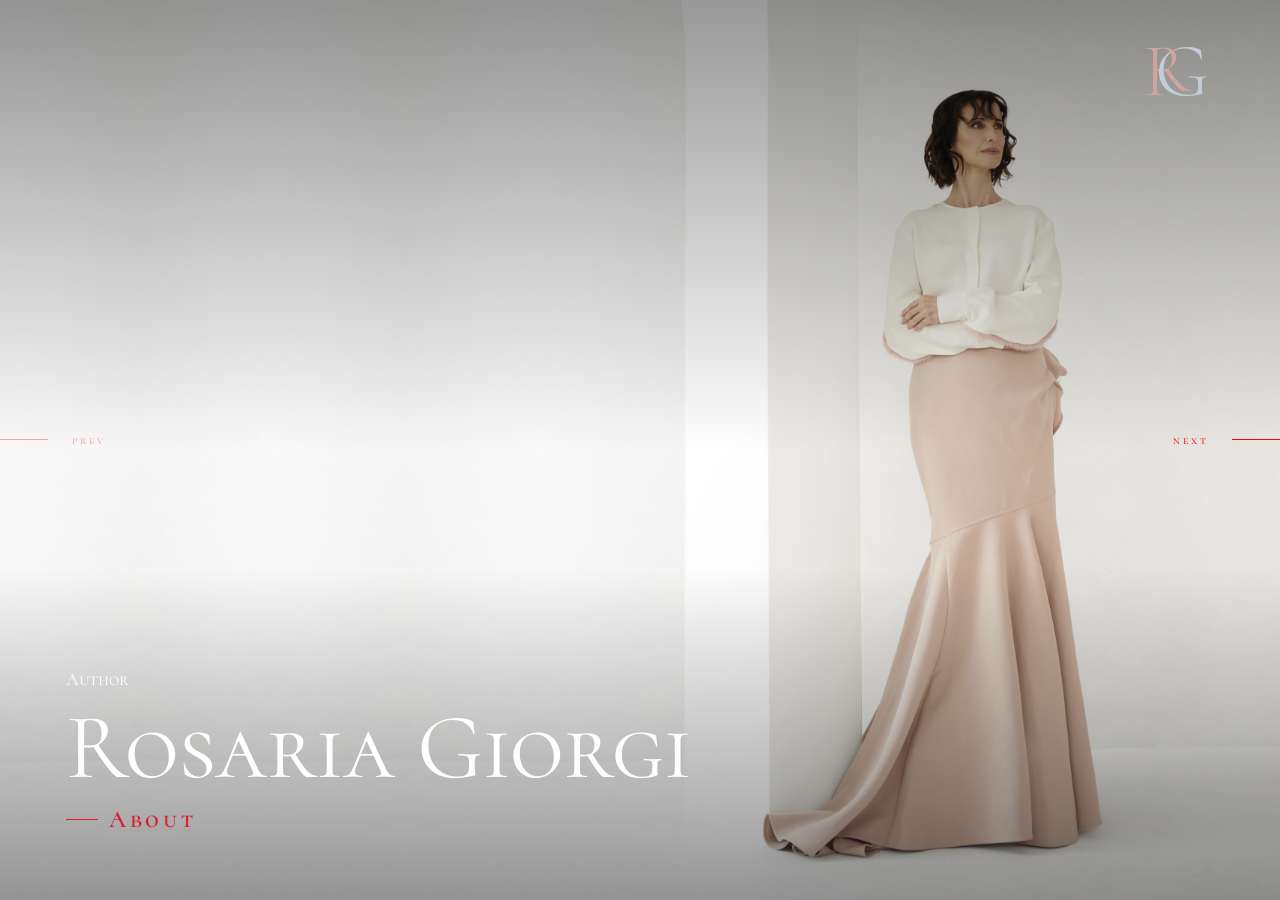
==== index.html @ ec7a1830 "out now" ====
<html>
  <head>
    <title>Rosaria Giorgi | Mystery Writer</title>
    <!-- Metadata -->
    <meta charset="utf-8" />
    <meta name="viewport" content="width=device-width, initial-scale=1" />
    <meta property="og:title" content="Rosaria Giorgi" />
    <meta property="og:description" content="Mystery Writer" />
    <meta
      property="og:image"
      content="https://www.rosariagiorgi.com/assets/images/RosariaGiorgi-sq.jpg"
    />

    <!-- Favicon -->
    <link rel="icon" href="assets/images/RG.svg" />
    <!-- CSS Plugins -->
    <link rel="stylesheet" href="assets/css/plugins.min.css" />
    <!-- Custom CSS File -->
    <link rel="stylesheet" href="assets/css/style.css" />
    <link
      href="https://fonts.googleapis.com/css?family=Cormorant SC"
      rel="stylesheet"
    />
    <link
      href="https://fonts.googleapis.com/css?family=Charm"
      rel="stylesheet"
    />
  </head>
  <body>
    <div class="ms-main-container loaded" style="opacity: 1">
      <!-- Preloader -->
      <div class="ms-preloader"></div>
      <p style="display: none">
        I studied Scandinavian Languages and Literature in university,
        graduating summa cum laude from the University of Pisa. Research took me
        to the University of Copenhagen, where I stumbled across the bold idea
        of a Denmark-Sweden bridge. This formed the foundation of my thesis
        exploring the relationship between infrastructure and regional identity
        in the Øresund region. My career trek started in marketing at IBM
        Ireland, but the Celtic Tiger transformed me into an entrepreneur. I
        founded a fashion startup and spent over a decade in Dublin, mastering
        the art of dodging raindrops. Besides fashion, I have been a founder in
        technology, travel and even chocolate startups. These ventures have
        taken me on a thrilling journey where style meets innovation and
        wanderlust fuels progress. In 2011 I swapped the Irish rain for the
        Canadian snow when I moved to Toronto, where I currently live with my
        husband and our feline overlord, Puccino, aka The King of Toronto.
      </p>
      <!-- Header -->
      <header class="ms-header navbar-white">
        <nav class="ms-nav">
          <div class="ms-logo nodisplay">
            <a href="index.html" data-type="page-transition">
              <div class="logo-dark">
                <img src="assets/images/RG.svg" alt="logo image" />
              </div>
              <div class="logo-light current">
                <img src="assets/images/RG.svg" alt="logo image" />
              </div>
            </a>
          </div>
          <button class="hamburger" type="button" data-toggle="navigation">
            <span class="hamburger-box">
              <span class="hamburger-label"></span>
              <span class="hamburger-inner logo-light current">
                <img src="assets/images/RG.svg" alt="logo image" />
              </span>
            </span>
          </button>
          <div class="height-full-viewport">
            <ul class="ms-navbar">
              <!-- Nav Link -->
              <li class="nav-item">
                <a href="." data-type="page-transition">
                  <span class="ms-btn">Home</span>
                  <span class="nav-item__label">Back to home page</span>
                </a>
              </li>
              <!-- Nav Link -->
              <li class="nav-item">
                <a href="thelessunkind" data-type="page-transition">
                  <span class="ms-btn">Books</span>
                  <span class="nav-item__label">The Less Unkind</span>
                </a>
              </li>
              <!-- Nav Link -->
              <li class="nav-item">
                <a href="about" data-type="page-transition">
                  <span class="ms-btn">About</span>
                  <span class="nav-item__label">A bit about me</span>
                </a>
              </li>
              <!-- Nav Link -->
              <li class="nav-item">
                <a href="contact" data-type="page-transition">
                  <span class="ms-btn">Contact</span>
                  <span class="nav-item__label">Get in touch</span>
                </a>
              </li>
            </ul>
          </div>
        </nav>
      </header>
      <!-- Container -->
      <main class="ms-container home-slider">
        <!-- Swiper Slider -->
        <div class="swiper-container swiper-container-horizontal">
          <div class="swiper-wrapper">
            <!-- Slide -->
            <div class="swiper-slide">
              <div class="slide-inner" data-swiper-parallax="45%">
                <div class="overlay"></div>
                <div
                  class="right-align-background slide-inner--image"
                  style="
                    background-image: url('assets/images/RosariaGiorgi-right.jpg');
                  "
                ></div>
                <div class="slide-inner--info">
                  <h6>Author</h6>
                  <h1>Rosaria Giorgi</h1>
                  <a
                    href="about"
                    data-type="page-transition"
                    class="ms-btn--slider"
                    >About</a
                  >
                </div>
              </div>
            </div>
            <!-- Slide -->
            <div class="swiper-slide">
              <div class="slide-inner" data-swiper-parallax="45%">
                <div class="overlay"></div>
                <div
                  class="slide-inner--image"
                  style="background-image: url('assets/images/Nativity-1.jpg')"
                ></div>
                <div class="slide-inner--info">
                  <div id="TheLessUnkind-popover" class="rg-popover" popover>
                    <p>
                      An irreplaceable masterpiece or a human life: which would
                      you choose to sacrifice?
                    </p>
                  </div>
                  <h1>The Less Unkind</h1>
                  <a
                    href="thelessunkind"
                    data-type="page-transition"
                    class="ms-btn--slider"
                    >A Novel</a
                  >
                </div>
              </div>
            </div>
            <!-- Slide -->
            <div class="swiper-slide swiper-slide-prev">
              <div
                class="slide-inner"
                data-swiper-parallax="45%"
                style="
                  transform: translate3d(-781.2px, 0px, 0px);
                  transition: all;
                "
              >
                <div class="overlay"></div>
                <div
                  class="slide-inner--image"
                  style="
                    background-image: url('assets/images/RosariaGiorgi-3.jpg');
                  "
                ></div>
                <div class="slide-inner--info">
                  <h6>
                    <a
                      href="https://instagram.com/rosaria.giorgi"
                      target="_blank"
                    >
                      <svg
                        xmlns="http://www.w3.org/2000/svg"
                        viewBox="0 0 50 50"
                        width="32px"
                        fill="white"
                      >
                        <path
                          d="M 16 3 C 8.8324839 3 3 8.8324839 3 16 L 3 34 C 3 41.167516 8.8324839 47 16 47 L 34 47 C 41.167516 47 47 41.167516 47 34 L 47 16 C 47 8.8324839 41.167516 3 34 3 L 16 3 z M 16 5 L 34 5 C 40.086484 5 45 9.9135161 45 16 L 45 34 C 45 40.086484 40.086484 45 34 45 L 16 45 C 9.9135161 45 5 40.086484 5 34 L 5 16 C 5 9.9135161 9.9135161 5 16 5 z M 37 11 A 2 2 0 0 0 35 13 A 2 2 0 0 0 37 15 A 2 2 0 0 0 39 13 A 2 2 0 0 0 37 11 z M 25 14 C 18.936712 14 14 18.936712 14 25 C 14 31.063288 18.936712 36 25 36 C 31.063288 36 36 31.063288 36 25 C 36 18.936712 31.063288 14 25 14 z M 25 16 C 29.982407 16 34 20.017593 34 25 C 34 29.982407 29.982407 34 25 34 C 20.017593 34 16 29.982407 16 25 C 16 20.017593 20.017593 16 25 16 z"
                        />
                      </svg>
                    </a>
                    &nbsp;&nbsp;&nbsp;
                    <a
                      href="https://bsky.app/profile/rosariagiorgi.com"
                      target="_blank"
                    >
                      <svg
                        xmlns="http://www.w3.org/2000/svg"
                        viewBox="0 0 24 24"
                        fill="none"
                        stroke="white"
                        stroke-width="1"
                        stroke-linecap="round"
                        stroke-linejoin="round"
                        width="32px"
                      >
                        <path
                          d="M6.335 5.144c-1.654 -1.199 -4.335 -2.127 -4.335 .826c0 .59 .35 4.953 .556 5.661c.713 2.463 3.13 2.75 5.444 2.369c-4.045 .665 -4.889 3.208 -2.667 5.41c1.03 1.018 1.913 1.59 2.667 1.59c2 0 3.134 -2.769 3.5 -3.5c.333 -.667 .5 -1.167 .5 -1.5c0 .333 .167 .833 .5 1.5c.366 .731 1.5 3.5 3.5 3.5c.754 0 1.637 -.571 2.667 -1.59c2.222 -2.203 1.378 -4.746 -2.667 -5.41c2.314 .38 4.73 .094 5.444 -2.369c.206 -.708 .556 -5.072 .556 -5.661c0 -2.953 -2.68 -2.025 -4.335 -.826c-2.293 1.662 -4.76 5.048 -5.665 6.856c-.905 -1.808 -3.372 -5.194 -5.665 -6.856z"
                        />
                      </svg>
                    </a>
                    &nbsp;&nbsp;&nbsp;
                    <a href="https://x.com/giorgirosaria" target="_blank">
                      <svg
                        xmlns="http://www.w3.org/2000/svg"
                        viewBox="0 0 50 50"
                        width="32px"
                        fill="white"
                      >
                        <path
                          d="M 5.9199219 6 L 20.582031 27.375 L 6.2304688 44 L 9.4101562 44 L 21.986328 29.421875 L 31.986328 44 L 44 44 L 28.681641 21.669922 L 42.199219 6 L 39.029297 6 L 27.275391 19.617188 L 17.933594 6 L 5.9199219 6 z M 9.7167969 8 L 16.880859 8 L 40.203125 42 L 33.039062 42 L 9.7167969 8 z"
                        />
                      </svg>
                    </a>

                    &nbsp;&nbsp;&nbsp;&nbsp;
                    <a href="mailto:info@rosariagiorgi.com" target="_blank">
                      <svg
                        xmlns="http://www.w3.org/2000/svg"
                        viewBox="0 0 512 512"
                        width="32px"
                        fill="white"
                      >
                        <g>
                          <g>
                            <path
                              d="M503.83,78.979H8.17c-4.513,0-8.17,3.658-8.17,8.17v337.702c0,4.512,3.657,8.17,8.17,8.17h495.66
                                c4.513,0,8.17-3.658,8.17-8.17V87.149C512,82.637,508.343,78.979,503.83,78.979z M495.66,416.681H16.34V95.319H495.66V416.681z"
                            />
                          </g>
                        </g>
                        <g>
                          <g>
                            <path
                              d="M473.351,386.123L330.108,256l143.24-130.123c3.34-3.034,3.588-8.201,0.555-11.541c-3.035-3.34-8.202-3.586-11.542-0.553
                                L256,301.246L49.642,113.786c-3.338-3.033-8.506-2.788-11.542,0.553c-3.034,3.34-2.787,8.507,0.554,11.541L181.892,256
                                L38.655,386.12c-3.34,3.034-3.588,8.201-0.553,11.541c1.612,1.775,3.828,2.677,6.05,2.677c1.961,0,3.926-0.702,5.491-2.123
                                l144.4-131.177l56.464,51.293c1.558,1.415,3.525,2.123,5.494,2.123c1.968,0,3.936-0.707,5.494-2.123l56.465-51.294
                                l144.404,131.181c1.565,1.422,3.531,2.123,5.491,2.123c2.222,0,4.437-0.902,6.05-2.677
                                C476.939,394.324,476.692,389.157,473.351,386.123z"
                            />
                          </g>
                        </g>
                      </svg>
                    </a>
                  </h6>
                  <a
                    href="mailto:info@rosariagiorgi.com"
                    target="_blank"
                    class="ms-btn--slider"
                    >Get in Touch</a
                  >
                </div>
              </div>
            </div>
          </div>
          <div class="swiper-nav-btn">
            <div class="swiper-button-prev swiper-button-white">prev</div>
            <div
              class="swiper-button-next swiper-button-white swiper-button-disabled"
            >
              next
            </div>
          </div>
          <!-- Pagination -->
          <div class="expanded-timeline">
            <div class="expanded-timeline__counter">
              <span>4</span><span>4</span>
            </div>
            <div class="swiper-pagination swiper-pagination-progress">
              <span
                class="swiper-pagination-progressbar"
                style="
                  transform: translate3d(0px, 0px, 0px) scaleX(1) scaleY(1);
                  transition-duration: 1000ms;
                "
              ></span>
            </div>
            <div class="scroll-message">
              <svg
                xmlns="http://www.w3.org/2000/svg"
                viewBox="0 0 16.5 15.98"
                class="scroll-svg"
              >
                <title>Asset 1</title>
                <g>
                  <g data-name="Layer 1">
                    <polygon
                      fill="#fff"
                      points="0 4.64 0.71 5.34 3.85 2.2 3.85 15.98 4.85 15.98 4.85 2.2 8 5.34 8.71 4.64 4.35 0.29 0 4.64"
                    ></polygon>
                    <polygon
                      fill="#fff"
                      points="11.65 0 11.65 13.79 8.5 10.64 7.79 11.35 12.15 15.7 16.5 11.35 15.79 10.64 12.65 13.79 12.65 0 11.65 0"
                    ></polygon>
                  </g>
                </g>
              </svg>
              >Scroll
            </div>
          </div>
        </div>
      </main>
      <!-- /Container -->
    </div>

    <!-- JS Libraries -->
    <!-- jquery-2.1.3.min js -->
    <script type="text/javascript" src="assets/js/jquery-3.2.1.min.js"></script>
    <!-- Vendors -->
    <script type="text/javascript" src="assets/js/plugins.min.js"></script>
    <!-- Main js -->
    <script type="text/javascript" src="assets/js/main.js"></script>
  </body>
</html>
---- assets/css/style.css ----
/**
 * 1. General style
 */

::selection {
    background: #555;   
    color: #fff;
}
::-moz-selection {
    background: #555;    
    color: #fff;
}
body {
    background: #151515;
    padding: 0;
    margin: 0 auto;
    min-height: 100dvh;
    font-family: 'Cormorant SC';
    font-size: 22px;
    color: #151515;
}
article,
aside,
details,
figcaption,
footer,
header,
hgroup,
nav,
section {
    display: block;
}
button, a {
    color: #df1f29;
    text-decoration: none;
    font-family: 'Cormorant SC';
    font-size: x-large;
}
blockquote {
    padding: 10px 20px;
    color: #151515;
    font-size: 1.4em;
    font-style: italic;
    font-weight: 300;
    margin: 0 auto 30px;
}
ul {
    list-style-type: none;
    list-style: none;
    padding-left: 0 !important;
    -webkit-padding-start: initial !important;
    -moz-padding-start: initial;
}
menu,
ol,
ul {
    padding: 0 !important;
}
button {
    background: transparent;
    border: none;
}
button:focus {
    outline: none;
}
input,
textarea {
    font-family: 'Yantramanav', Arial;
}
textarea {
    padding: 14px;
}
input:focus,
textarea:focus {
    outline: none !important;
    border: 1px solid #df1f29;
    box-shadow: none;
}
input[type="submit"] {
    position: absolute;
    display: inline-block;
    left: 0;
    top: 0;
    opacity: 0;
    z-index: 3;
    width: 100%;
    height: 100%;
    padding: 0;
    margin: 0;
    cursor: pointer;
}
input[type="submit"]:focus {
    outline: none;
}
img {
    width: 100%;
}

/* 1.1 Typography */

h1,
h2,
h4,
h5,
h6 {
    color: #151515;
    margin-top: 0;
    text-transform: none;
}
h1 {
    font-size: calc(80px + 1vw);
}
h2 {
    font-size: calc(36px + 16 * (100vw - 992px) / 1508);
}
h3 {
    font-size: calc(28px + 16 * (100vw - 992px) / 1508);
    margin-bottom: 20px;
}
h4 {
    font-size: calc(24px + 16 * (100vw - 992px) / 1508);
    font-weight: 300;
}
h5 {
    font-size: 20px;
    font-weight: 400;
}
h6 {
    font-size: 18px;
    font-weight: 400;
    margin-bottom: calc(10px + 10 * (100vw - 992px) / 1508);
}
p {
    font-size: calc(18px + 2 * (100vw - 992px) / 1508);
    line-height: 1.8;
    font-weight: 300;
}

/* 1.2 Specials Classes */

.c-white {
    color: #fff !important;
}
.navbar-white {
    color: #fff;
    background-color: transparent !important;
}
.center-block {
    display: flex;
    justify-content: center;
}
.align-left {
    text-align: left;
}
.align-right {
    text-align: right;
}
.align-center {
    text-align: center;
    display: block;
}
.socials li {
    display: inline-block;
}
.share-links a {
    font-size: 19px;
    padding: .5em;
}
[class*="socicon-"] {
  display: inline-block;
  color: inherit;
  margin: 0;
  transition: opacity .3s ease;
}
#contact [class*="socicon-"] {
  padding-right: .7em;
}
[class*="socicon-"]:hover {
  opacity: .4;
}
/* 1.3 Button */

.ms-button {
  color: #151515;
  display: inline-block;
  position: relative;
  padding: .5em 1em;
  margin-bottom: 0;
  font-weight: 400 !important;
  font-size: 14px;
  letter-spacing: .15em;
  text-transform: none;
  text-align: center;
  white-space: nowrap;
  vertical-align: middle;
  touch-action: manipulation;
  cursor: pointer;
  -webkit-user-select: none;
  -moz-user-select: none;
  -ms-user-select: none;
  user-select: none;
  background-image: none;
  text-decoration: none;
  border: solid 1px;
  transition: color .4s ease;
}
.ms-button:after {
    position: absolute;
    display: block;
    content: attr(data-title);
    padding: 7px 0;
    font-size: 14px;
    left: 0;
    top: 0;
    width: 0%;
    background: #df1f29;
    color: #fff;
    text-indent: 1rem;
    transition: all .3s ease;
    overflow: hidden;
    border: none;
    bottom: 0;
}
.ms-button:hover {
  color: #df1f29;
}
.ms-button:active::after,
.ms-button:focus::after,
.ms-button:hover::after {
    width: 100%;
    padding-right: 25px;
}

.ms-btn--slider {
  text-transform: none;
  text-decoration: none;
  position: relative;
  display: flex;
  align-items: center;
  width: 17em;
  font-weight: 600;
  letter-spacing: .15em;
}
.ms-btn--slider::before{
    content: '';
    height: .1rem;
    width: 2rem;
    margin-right: .7rem;
    background: #df1f29;
    transition: width .3s ease;
}
.ms-btn--slider:hover::before {
  width: 3rem;
}

/**
 * 2. Header
 */

.ms-header {
    position: fixed;
    width: 100%;
    background-color: #fff;
    z-index: 3;
}
/* 2.1 Menu */

.ms-logo {
    position: relative;
    z-index: 7;
    height: 50px;
}
.logo-dark,
.logo-light {
    position: absolute;
    width: 100%;
    height: 100%;
    opacity: 0;
    transition: opacity .3s ease .4s;
}
.ms-logo img {
    width: auto;
    height: 100%;
}
.logo-dark.current,
.logo-light.current {
    opacity: 1;
}
.logo-dark.active,
.logo-light.active {
    opacity: 1;
    transition: opacity .1s;
}
.ms-nav {
    padding: 2em 3em;
    color: inherit;
}

/* 2.2 Burger button */

.hamburger {
    margin-right: 0;
    margin-left: auto;
    overflow: visible;
    cursor: pointer;
    z-index: 7;
    border: 0;
    transition-timing-function: linear;
    transition-duration: .3s ease;
    transition-property: opacity, -webkit-filter;
    transition-property: opacity, filter;
    transition-property: opacity, filter, -webkit-filter;
}
.navbar-white .hamburger-label {
    color: #fff;
}
.hamburger-label {
    display: block;
    font-family: 'Yantramanav', Arial;
    font-size: 16px;
    width: 100%;
    height: auto;
    position: relative;
    top: 0;
    left: -4em;
    padding-right: 4em;
    text-transform: none;
    line-height: 1.5em;
    transition: color .3s ease .4s;
    color: #151515;
}
.hamburger.is-active .hamburger-label {
    color: #fff !important;
    transition: color .1s ease;
}
.hamburger-box {
    position: relative;
    display: inline-block;
    vertical-align: middle;
}
.hamburger-inner {
    display: block;
    top: 0;
}


.nodisplay{
    display: none !important;
}

/* 2.3 Collapse navigation */

.ms-nav {
    display: flex;
    align-items: center;
}
.height-full-viewport {
    position: fixed;
    display: flex;
    flex-direction: column;
    justify-content: center;
    align-items: center;
    overflow-y: auto;
    left: 0;
    top: 0;
    width: 100%;
    height: 0%;
    background-color: #151515;
    z-index: 5;
    overflow: hidden;
    transition: height .8s cubic-bezier(0.3, 1, 0.3, 1) .1s;
}
.ms-navbar {
    z-index: 6;
    margin: 0 auto;
    display: block;
    width: auto;
    height: auto;
    top: 0;
    left: 0;
}
.ms-nav.is-visible .height-full-viewport {
    height: 100dvh;
    transition: height 1s ease;
}
.nav-item {
    cursor: pointer;
    padding: .75em;
    opacity: 0;
    width: 400px;
    margin-left: 3em;
    transition: opacity .3s ease;
}
.ms-navbar a {
    display: block;
}
.ms-navbar .ms-btn {
    display: inline-block;
    text-transform: none;
    line-height: 1;
    padding: 0 0.25em;
    position: relative;
}
.ms-navbar .ms-btn {
    font-size: 1.75em;
    letter-spacing: .02em;
    color: #fff;
    font-weight: 700 !important;
    -webkit-backface-visibility: hidden;
    backface-visibility: hidden;
}
.ms-btn::before {
    content: '';
    position: absolute;
    top: 0;
    left: 0;
    width: 100%;
    height: 100%;
    background: #df1f29;
    height: .1rem;
    top: 50%;
    width: 0;
    transition: width .3s ease;
}
.nav-item__label {
    position: relative;
    display: block;
    margin: 0.5em 0 0 0;
    margin-top: 0.25em;
    padding: 0.5em;
    color: #555;
    transition: color .3s ease;
    text-decoration: none;
}
.nav-item:hover .nav-item__label {
    color: #9a9a9a;
}
.is-visible .nav-item {
    opacity: 1;
    transition: opacity 2s cubic-bezier(0.16, 1.08, 0.38, 0.98) .3s;
}
.nav-item .ms-btn {
    transition: all .3s ease;
}
.nav-item:active .ms-btn,
.nav-item:focus .ms-btn,
.nav-item:hover .ms-btn {
    color: #df1f29;
    opacity: 1;
    padding-left: 2.4rem;
}
.nav-item:active .ms-btn::before,
.nav-item:focus .ms-btn::before,
.nav-item:hover .ms-btn::before {
    width: 2rem;
}

/**
 * 3. Pages Style
 */

.ms-preloader {
    width: 100%;
    height: 100%;
    position: fixed;
    z-index: 8;
    top: 0;
    left: 0;
    opacity: 1;
    visibility: visible;
    background-color: #151515;
}
.ms-main-container {
    position: relative;
    width: 100%;
    min-height: 100dvh;
    opacity: 0;
    background-color: #fff;
}
.ms-container {
    width: 100%;
    height: 100%;
    position: relative;
    padding-top: 12em;
}
.ms-section__block {
    width: 85%;
    max-width: 88em;
    margin: 0 auto 6em;
}
.ms-page-title span {
    text-transform: none;
    letter-spacing: .15em;
    color: #df1f29;
}
.page-header {
    text-transform: none;
    position: relative;
    margin: 15px 0;
}
.page-desc {
    width: 50vh;
    font-size: 1.5em;
    line-height: 1.5;
    color: #151515;
    letter-spacing: .05em;
}

/**
 * 4. Home Slider
 */

.home-slider {
    padding-top: 0 !important;
}
.swiper-container {
    width: 100%;
    height: 100dvh;
}
.swiper-slide {
    overflow: hidden;
}
.overlay {
    position: absolute;
    width: 100%;
    height: 100%;
    top: 0;
    left: 0;
    z-index: 1;
    opacity: 1;
    background: -moz-linear-gradient(top, black 0, transparent 50%, transparent 63%, rgba(0, 0, 0, 1) 100%);
    background: -webkit-linear-gradient(top, black 0, transparent 50%, transparent 63%, rgba(0, 0, 0, 1) 100%);
    background: linear-gradient(to bottom, black 0, transparent 50%, transparent 63%, rgba(0, 0, 0, 1) 100%);
    filter: progid: DXImageTransform.Microsoft.gradient(startColorstr='#000000', endColorstr='#c9000000', GradientType=0);
    transition: all .65s ease;
}
.swiper-slide-duplicate-active .overlay,
.swiper-slide-active .overlay {
    opacity: .4;
}
.slide-inner {
    position: absolute;
    width: 100%;
    height: 100%;
    left: 0;
    top: 0;
    background: #000;
}
.slide-inner--image {
    position: absolute;
    width: 100%;
    height: 100%;
    background-size: cover;
    background-position: center;
    opacity: .2;
    transform: scale(1.07);
    -webkit-transition: opacity .6s ease-in-out, transform 2s ease .7s;
    -moz-transition: opacity .6s ease-in-out, transform 2s ease .7s;
    transition: opacity .6s ease-in-out, transform 2s ease .7s;
}
.swiper-slide-duplicate-active .slide-inner--image,
.swiper-slide-active .slide-inner--image {
    opacity: 1;
    transform: scale(1);
}

/* 4.1 Slider navigation buttons */

.swiper-button-prev,
.swiper-button-next {
    text-transform: none;
    color: red;
    letter-spacing: .2em;
    line-height: 2em;
    font-size: 12px;
    width: auto;
    height: 24px;
    background-image: none !important;
    -webkit-backface-visibility: hidden;
    backface-visibility: hidden;
}
.swiper-button-prev {
    padding-left: 6em;
    left: 0;
    -webkit-transition: padding-left .3s ease;
    -moz-transition: padding-left .3s ease;
    transition: padding-left .3s ease;
}
.swiper-button-next {
    padding-right: 6em;
    right: 0;
    -webkit-transition: padding-right .3s ease;
    -moz-transition: padding-right .3s ease;
    transition: padding-right .3s ease;
}
.swiper-button-prev::after {
    content: "";
    width: 4em;
    height: 1px;
    background-color: red;
    position: absolute;
    left: 0;
    top: calc(50% - 1px);
    -webkit-transition: width .3s ease;
    -moz-transition: width .3s ease;
    transition: width .3s ease;
}
.swiper-button-next::after {
    content: "";
    width: 4em;
    height: 1px;
    background-color: red;
    position: absolute;
    right: 0;
    top: calc(50% - 1px);
    -webkit-transition: width .3s ease;
    -moz-transition: width .3s ease;
    transition: width .3s ease;
}
.swiper-button-prev:hover {
    padding-left: 90px;
}
.swiper-button-prev:hover::after {
    width: 75px;
}
.swiper-button-next:hover {
    padding-right: 90px;
}
.swiper-button-next:hover::after {
    width: 75px;
}

/* 4.2 Slider inner info */

.slide-inner--info {
    position: absolute;
    width: auto;
    min-height: 50px;
    bottom: 3em;
    padding-left: 3em;
    color: #fff;
    z-index: 1;
    opacity: 0;
    transition: opacity 1s ease;
    -webkit-user-select: none;
    -moz-user-select: none;
    -ms-user-select: none;
    user-select: none;
}
.swiper-slide-active .slide-inner--info {
    opacity: 1;
    transition: opacity 1s ease 1s;
}
.slide-inner--info h1 {
    margin: 10px 0;
    text-transform: none;
    font-weight: 400;
    line-height: 1em;
    color: #fff;
}
.slide-inner--info p {
    background: #00000070;
    max-width: 800px;
    padding: 10px;
    border-radius: 10px;
    font-family: 'Charm';
    font-size: 24px;
    text-align: center;
    color: #fff;
}
.slide-inner--info h6 {
    color: #fff;
}
.slide--info__link {
    text-transform: none;
    color: #fff;
    text-decoration: none;
    border-bottom: solid 2px;
}
.swiper-slide--bottom {
    position: absolute;
    z-index: 2;
    bottom: 0;
    left: 0;
    right: 0;
    height: 90px;
    width: 100%;
    max-width: 1440px;
    margin: 0 auto;
}

/* 4.3 Pagination */

.expanded-timeline {
    display: none !important;
    position: absolute;
    display: flex;
    align-items: center;
    justify-content: right;
    z-index: 3;
    bottom: 2.8em;
    right: 3em;
    width: 40vh;
}
.swiper-pagination-progress {
    z-index: 4;
    width: 85%;
    left: 0;
    right: 0;
    height: 1px;
    background-color: rgba(255, 255, 255, .5);
}
.swiper-pagination-progressbar {
    background: #fff !important;
}
.expanded-timeline__counter span {
    text-align: center;
    margin-left: 1.8em;
    margin-right: 100%;
    padding: .4em 0;
    color: #fff;
    display: block;
}
.scroll-message {
    position: absolute;
    right: 0;
    color: #fff;
    opacity: .5;
    font-size: 12px;
    display: flex;
    flex-direction: column;
    justify-content: center;
    text-align: center;
    letter-spacing: .15em;
}
.scroll-svg {
    width: 24px;
    margin: 0 auto 1.2em;
    display: block;
}

/**
 * 5. Albums
 */

.filtr-container {
    transition: height .5s ease-out;
    overflow: hidden;
}
.filtr-btn {
    display: inline-block;
    margin-bottom: 2.4em;
}
.filtr-btn li {
    cursor: pointer;
    display: inline-block;
    opacity: .5;
    margin-bottom: 15px;
    transition: opacity .3s ease;
}
.filtr-btn h6 {
    margin-bottom: 0;
    padding-right: 1.2em;
}
.filtr-btn li.active {
    opacity: 1;
}
.filtr-btn li:hover {
    opacity: 1 !important;
}
.album-item {
    padding-bottom: 1.8em;
}
.album-item a {
    padding-top: 60%;
    display: flex;
    overflow: hidden;
    position: relative;
    z-index: 9;
}
.album-item__img {
    position: absolute;
    width: 100%;
    height: 100%;
    top: 0;
    left: 0;
    background-position: 50% 50%;
    background: no-repeat;
    background-position: center;
    background-size: cover;
    transform: scale(1);
    transition: transform .3s ease;
}
.album-item__overlay {
    position: absolute;
    top: 0;
    left: 0;
    width: 100%;
    height: 100%;
    z-index: 2;
    overflow: hidden;
}
.album-item__cover {
    position: absolute;
    top: 0;
    left: 0;
    width: 100%;
    height: 100%;
    background-color: rgba(0, 0, 0, .7);
    z-index: 1;
    overflow: hidden;
    opacity: 0;
    transition: opacity .3s ease;
}
.album-item__overlay h5 {
    position: relative;
    color: #fff;
    margin: 0;
    max-width: 100%;
    padding: 1em;
    height: 100%;
    display: flex;
    justify-content: center;
    align-items: center;
    -webkit-backface-visibility: hidden;
    backface-visibility: hidden;
    z-index: 1;
    transform: scale(1.5);
    opacity: 0;
    transition: all .3s ease;
}
.album-item:hover .album-item__img {
    transform: scale(1.1);
}
.album-item:hover .album-item__cover,
.album-item:hover .album-item__overlay h5 {
    opacity: 1;
    transform: translateZ(0);
}

/**
 * 6. Gallery
 */

.ug-thumb-overlay:hover::before {
    top: 15px;
    right: 15px;
}
.ug-thumb-overlay:hover::after {
    bottom: 15px;
    left: 15px;
}
.ug-thumb-image {
    -webkit-backface-visibility: hidden;
    backface-visibility: hidden;
    opacity: 0;
    transition: transform .3s ease, opacity 2s cubic-bezier(0.16, 1.08, 0.38, 0.98) 0s !important;
}
.ug-thumb-image {
    transform: scale(1) !important;
}
.ug-thumb-wrapper,
.post-item {
    pointer-events: none;
}
.ug-thumb-wrapper.ug-tile.ug-tile-clickable.ug-thumb-ratio-set:hover .ug-thumb-image {
    transform: scale(1.1) !important;
}

/**
 * 7. Blog
 */

.ms-right-sidebar {
    display: inline-block;
}
.ms-right-sidebar h5 {
    margin-bottom: 15px;
}
.ms-right-sidebar a {
    display: block;
    border-top: solid 1px rgba(103, 103, 103, .3);
    padding: 15px 0;
}
.ms-right-sidebar a:hover .post-item__title,
.ms-right-sidebar a:hover .post-item__title {
    color: #df1f29;
}
.ms-right-sidebar .post-item__title {
    margin-bottom: 0;
    transition: color .3s ease;
}
.ms-right-sidebar .post-item__date {
    margin-top: .3em;
}
#ms-blog-post img {
    margin-bottom: 30px;
}
.post-item {
    margin-bottom: 3em;
    padding-right: 3em;
}
.post-item:nth-child(2n) {
    padding-right: 15px;
    padding-left: 3em;
}
.post-item__img {
    position: relative;
    overflow: hidden;
}
.album-item__overlay::before,
.post-item__img::before {
    content: '';
    position: absolute;
    width: 100%;
    height: 100%;
    top: 0;
    left: 0;
    z-index: 1;
    opacity: 1;
    background-color: rgb(240, 240, 240);
    transition: opacity 2s cubic-bezier(0.16, 1.08, 0.38, 0.98) 1.2s;
}
.loaded .album-item__overlay::before,
.loaded .post-item__img::before {
    opacity: 0;
}
.post-item__img img {
    width: 100%;
    height: auto;
    max-height: 35em;
    padding: 0;
    display: block;
}
.post-item__img::after {
    content: '';
    position: absolute;
    width: 100%;
    height: 100%;
    top: 0;
    left: 0;
    z-index: 1;
    opacity: 0;
    background: rgba(231, 55, 39, 0);
    background: -moz-radial-gradient(center, ellipse cover, rgba(231, 55, 39, 0) 0%, rgba(0, 0, 0, 1) 100%);
    background: -webkit-gradient(radial, center center, 0px, center center, 100%, color-stop(0%, rgba(231, 55, 39, 0)), color-stop(100%, rgba(0, 0, 0, 1)));
    background: -webkit-radial-gradient(center, ellipse cover, rgba(231, 55, 39, 0) 0%, rgba(0, 0, 0, 1) 100%);
    background: -o-radial-gradient(center, ellipse cover, rgba(231, 55, 39, 0) 0%, rgba(0, 0, 0, 1) 100%);
    background: -ms-radial-gradient(center, ellipse cover, rgba(231, 55, 39, 0) 0%, rgba(0, 0, 0, 1) 100%);
    background: radial-gradient(ellipse at center, rgba(231, 55, 39, 0) 0%, rgba(0, 0, 0, 1) 100%);
    filter: progid: DXImageTransform.Microsoft.gradient( startColorstr='#e73727', endColorstr='#000000', GradientType=1);
    transition: opacity .3s ease;
}
.post-item__info {
    position: relative;
    margin: 2.5em 0 0 2.5em;
}
.post-item__title {
    width: 100%;
    max-width: 400px;
    margin-left: 0;
    margin-right: auto;
    margin-bottom: 20px;
}
.post-item__date {
    margin-left: 0;
    margin-right: auto;
    color: rgba(0, 0, 0, 0.7);
    font-size: 14px;
}
.post-item__link {
    position: absolute;
    width: auto;
    bottom: 0;
    right: 0;
    padding-right: 3em;
    font-size: 14px;
    text-transform: none;
    letter-spacing: .12em;
    -webkit-transition: padding-right .3s ease;
    -moz-transition: padding-right .3s ease;
    transition: padding-right .3s ease;
}
.post-item__link::after {
    content: '';
    width: 2em;
    height: 1px;
    position: absolute;
    top: calc(50% - 1px);
    right: 0;
    background: red;
    -webkit-transition: width .3s ease;
    -moz-transition: width .3s ease;
    transition: width .3s ease;
}
.post-item:hover .post-item__img::after {
    opacity: .7;
}
.post-item:hover .post-item__link::after {
    width: 3em;
}
.post-item:hover .post-item__link {
    padding-right: 4em;
}
.ms-pagination {
    padding: 0;
    display: flex;
    justify-content: center;
}
.page-item {
    height: auto;
    position: relative;
    display: inline-block;
    margin: 0 .5em;
    border-right: none !important;
}
.page-item:last-child {
    border-right: solid 1px rgba(0, 0, 0, .1);
}
.page-link {
    padding: 1em;
    display: block;
    line-height: 1em;
}

/**
 * 8. About
 */

.about__info {
    justify-content: center;
    display: flex;
    flex-direction: column;
}
.about__info h4 {
    margin: 1em 0;
}
#about .row {
    margin-bottom: 9em;
}

/**
 * 9. Contact
 */

.form-group {
    position: relative;
    margin: 0;
    transition: border-color .3s ease;
}
.form-control {
    position: relative;
    display: block;
    width: 100%;
    padding: 0 1em;
    height: 34px;
    font-size: calc(16px + 2 * (100vw - 992px) / 1508);
    color: #151515;
    font-weight: 300;
    margin-bottom: 2em;
    background-image: none;
    border: 1px solid #555;
}
#message {
    min-height: 150px;
    max-height: 150px;
    max-width: 100%;
    min-width: 100%;
    padding: 10px 14px;
}
label.error {
    position: absolute;
    bottom: 1.2em;
    font-size: 12px;
    color: #df1f29;
}

/**
 * 10. Footer
 */

footer {
    position: relative;
    right: 0;
    bottom: 0;
    left: 0;
    width: 100%;
    background: #fff;
}
.ms-footer {
    width: 85%;
    max-width: 88em;
    margin: 0 auto;
    display: flex;
    font-size: 16px;
    align-items: center;
}
.ms-footer .copyright {
    padding: 1.2em 0;
    margin-left: 0;
    margin-right: auto;
}
.ms-footer .socials {
    padding: 0;
    margin-left: auto;
    margin-right: 0;
}
.ms-footer .socials a {
    padding-left: 15px;
}

.right-align-background {
    background-position: right;
}

[popover] {
    animation: fadeIn 0.5s ease-in;
    background: transparent;
    border: none;
  }

  @keyframes fadeIn {
    from {
      opacity: 0;
    }
    to {
      opacity: 1;
    }
  }


.img_norepeat {
    background-repeat: no-repeat;
    background-size: contain;
    background-position: top center;
}

.bg_white {
    background-repeat: no-repeat;
    background-size: contain;
}

@media only screen and (min-width: 805px) {
    .dark_background{
        background-color: #00000070;
        padding-top: 10px;
        padding-bottom: 10px;
        padding-right: 10px;
        border-radius: 10px;
    }


}

/**
 * 11. Responsive Rules
 */

@media only screen and (max-width: 805px) {
    .desktop_only{
        display: none;
    }

    h1 {
        font-size: calc(48px + 1vw);
    }
    h6 {
        font-size: 16px;
    }
    blockquote {
        margin: 0 auto 15px;
        font-size: 1em;
    }
    .expanded-timeline {
        width: 50vh;
    }
    .ms-nav {
        padding-top: 1.4em;
    }
    .ms-navbar .ms-btn {
        font-size: 1.4em;
    }
    .ms-navbar {
        position: relative;
        width: 100%;
        min-height: 100%;
        display: flex;
        justify-content: center;
        flex-direction: column;
        align-items: center;
        overflow-y: auto;
    }
    .nav-item {
        display: inline-block;
        width: auto;
        margin-left: 0;
    }
    .nav-item__label {
        display: none;
    }
    .ms-nav {
        padding-left: 15px;
        padding-right: 15px;
        padding-bottom: 1.4em;
    }
    .overlay {
        background: -moz-linear-gradient(top, black 0, transparent 35%, transparent 45%, rgba(0, 0, 0, 0.9) 100%);
        background: -webkit-linear-gradient(top, black 0, transparent 35%, transparent 45%, rgba(0, 0, 0, 0.9) 100%);
        background: linear-gradient(to bottom, black 0, transparent 35%, transparent 45%, rgba(0, 0, 0, 0.9) 100%);
        filter: progid: DXImageTransform.Microsoft.gradient(startColorstr='#000000', endColorstr='#c9000000', GradientType=0);
    }
    .swiper-button-prev,
    .swiper-button-next {
        bottom: 1.4em;
        top: auto;
    }
    .expanded-timeline {
        display: none;
    }
    .slide-inner--info {
        width: 100%;
        text-align: center;
        min-height: 50px;
        bottom: 10dvh;
        padding-left: 0;
        color: #fff;
        z-index: 1;
        opacity: 0;
        transition: opacity 1s ease;
        -webkit-user-select: none;
        -moz-user-select: none;
        -ms-user-select: none;
        user-select: none;
    }

    .slide-inner--info p {
        margin-left: 5;
        margin-right: 5;
        max-width: 100vw;
        font-size: 20px;
    }

    .ms-btn--slider {
        margin: 0 auto;
        display: inline-block;
        letter-spacing: .15em;
        background: #df1f29;
        color: #fff;
        padding: .5em 0;
        font-weight: 400;
        font-size: large;
        width: 16em;
        
    }
    .ms-btn--slider::before {
        content: '';
        display: none;
        width: 0;
    }
    .ms-container {
        padding-top: 6em;
        padding-bottom: 3em;
    }
    .ms-section__block {
        width: auto;
        margin: 0 15px 3em;
    }
    .page-desc {
        width: 100%;
        font-size: 1.2em;
        line-height: 1.5;
        color: #151515;
        letter-spacing: .05em;
    }
    .post-item,
    .post-item:nth-child(2n) {
        padding-right: 15px;
        padding-left: 15px;
    }
    #contact>div {
        margin-bottom: 30px;
    }
    .ms-footer .copyright {
        margin-left: auto;
    }
    .ms-footer .socials {
        display: none;
    }
    .hamburger-box {
        width: 32px;
        height: 32px;
    }
}
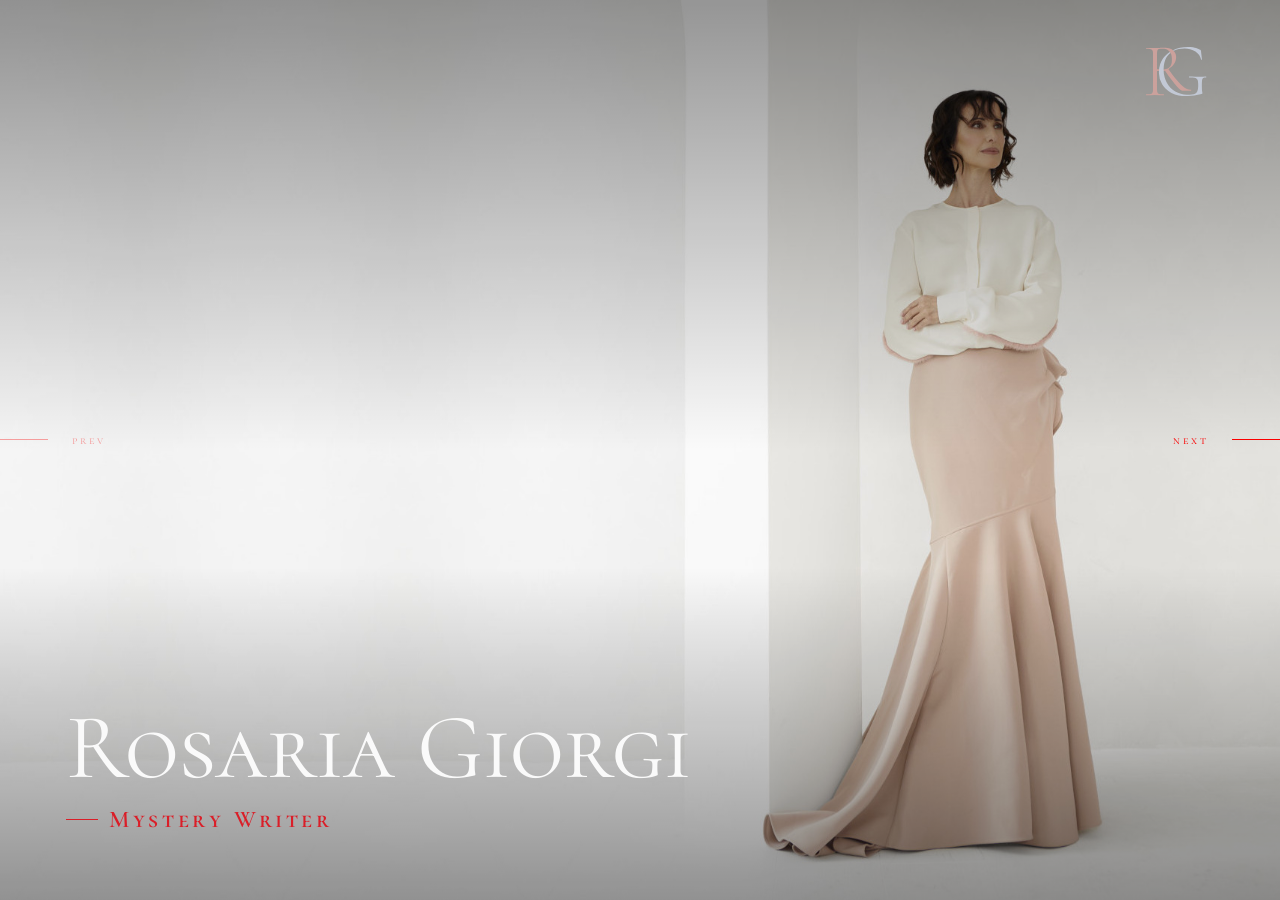
==== commit 97e7825e: "Mystery Writer" ====
--- a/index.html
+++ b/index.html
@@ -117,13 +117,12 @@
                   "
                 ></div>
                 <div class="slide-inner--info">
-                  <h6>Author</h6>
                   <h1>Rosaria Giorgi</h1>
                   <a
-                    href="about"
+                    href="thelessunkind"
                     data-type="page-transition"
                     class="ms-btn--slider"
-                    >About</a
+                    >Mystery Writer</a
                   >
                 </div>
               </div>
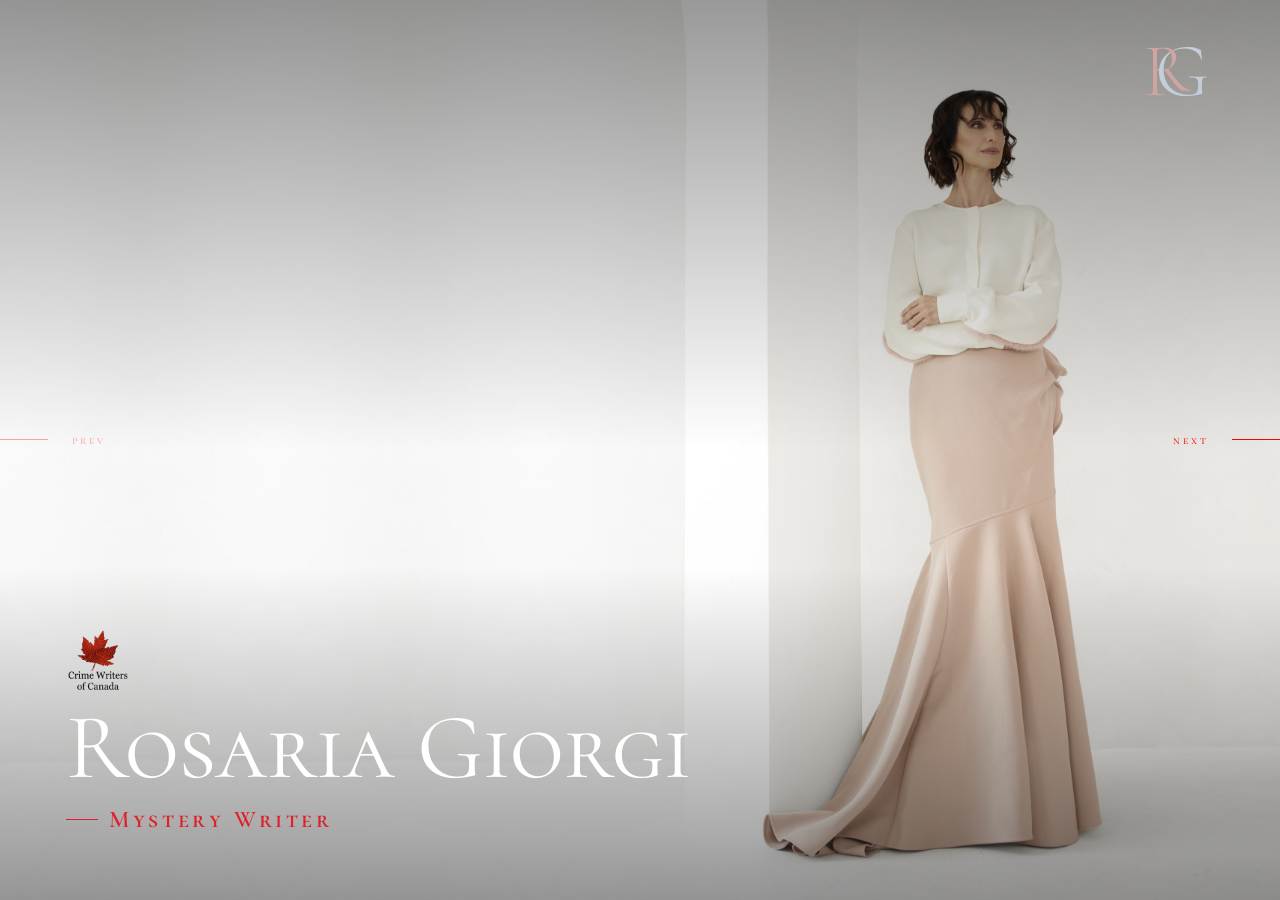
==== commit 39672a23: "crime writers of canada" ====
--- a/index.html
+++ b/index.html
@@ -117,6 +117,9 @@
                   "
                 ></div>
                 <div class="slide-inner--info">
+                      <a href="https://crimewriterscanada.com/index.php/en/page/books/book-detail/the-less-unkind-6813a4afb4f7a5.41159080" target="_blank">
+                    <img src="assets/images/CWCLogo-Square-black.png" style="width: 64px"/>
+                  </a>
                   <h1>Rosaria Giorgi</h1>
                   <a
                     href="thelessunkind"
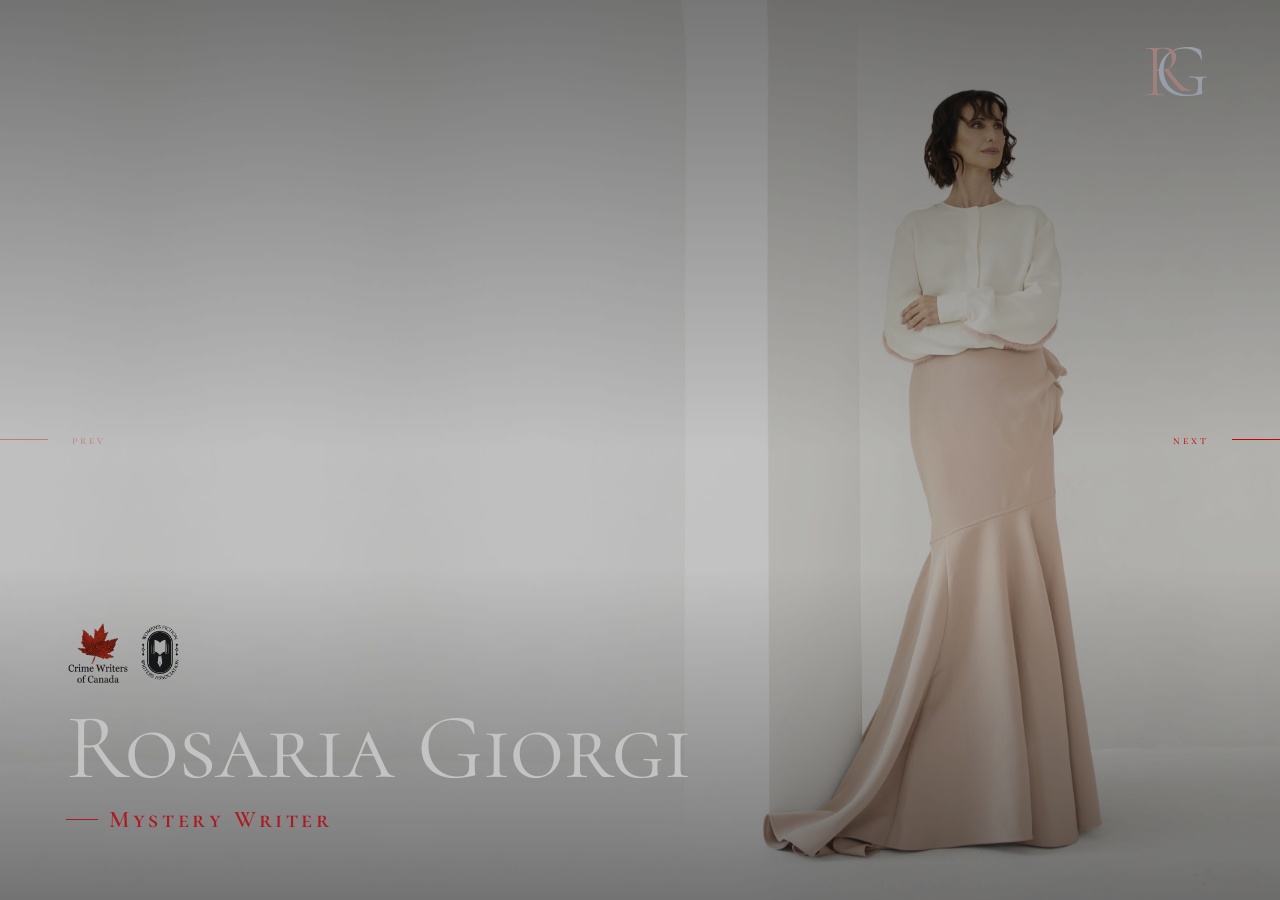
==== commit 64195a7e: "wfwa" ====
--- a/index.html
+++ b/index.html
@@ -116,10 +116,21 @@
                     background-image: url('assets/images/RosariaGiorgi-right.jpg');
                   "
                 ></div>
-                <div class="slide-inner--info">
-                      <a href="https://crimewriterscanada.com/index.php/en/page/books/book-detail/the-less-unkind-6813a4afb4f7a5.41159080" target="_blank">
-                    <img src="assets/images/CWCLogo-Square-black.png" style="width: 64px"/>
+                <div class="slide-inner--info right-image">
+                  <a
+                    href="https://crimewriterscanada.com/index.php/en/page/books/book-detail/the-less-unkind-6813a4afb4f7a5.41159080"
+                    target="_blank"
+                  >
+                    <img
+                      src="assets/images/CWCLogo-Square-black.png"
+                      style="width: 64px"
+                    />
                   </a>
+                    <img
+                      src="assets/images/wfwa-logo.webp"
+                      style="width: 48px"
+                    />
+
                   <h1>Rosaria Giorgi</h1>
                   <a
                     href="thelessunkind"
--- a/assets/css/style.css
+++ b/assets/css/style.css
@@ -1234,6 +1234,11 @@
         user-select: none;
     }
 
+    .right-image {
+        width: 90%;
+        text-align: right;
+    }
+
     .slide-inner--info p {
         margin-left: 5;
         margin-right: 5;
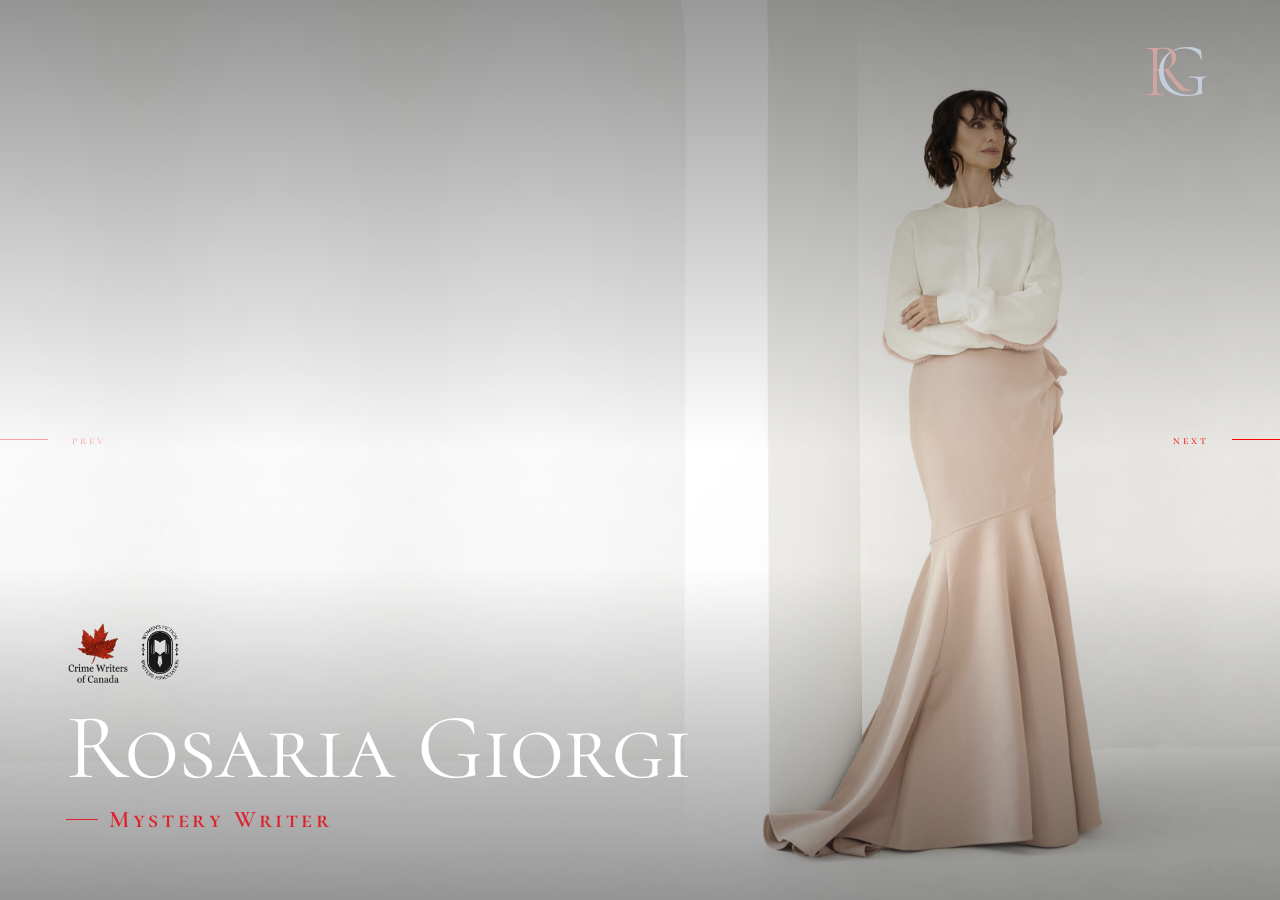
==== commit 97fb3621: "logo place" ====
--- a/index.html
+++ b/index.html
@@ -116,20 +116,24 @@
                     background-image: url('assets/images/RosariaGiorgi-right.jpg');
                   "
                 ></div>
-                <div class="slide-inner--info right-image">
-                  <a
-                    href="https://crimewriterscanada.com/index.php/en/page/books/book-detail/the-less-unkind-6813a4afb4f7a5.41159080"
-                    target="_blank"
-                  >
-                    <img
-                      src="assets/images/CWCLogo-Square-black.png"
-                      style="width: 64px"
-                    />
-                  </a>
-                    <img
-                      src="assets/images/wfwa-logo.webp"
-                      style="width: 48px"
-                    />
+                <div class="slide-inner--info">
+                  <div class="right-image" >
+                    <a
+                      href="https://crimewriterscanada.com/index.php/en/page/books/book-detail/the-less-unkind-6813a4afb4f7a5.41159080"
+                      target="_blank"
+                    >
+                      <img
+                        src="assets/images/CWCLogo-Square-black.png"
+                        style="width: 64px"
+                      />
+                    </a>
+                      <img
+                        src="assets/images/wfwa-logo.webp"
+                        style="width: 48px"
+                      />
+                  </div>
+
+
 
                   <h1>Rosaria Giorgi</h1>
                   <a
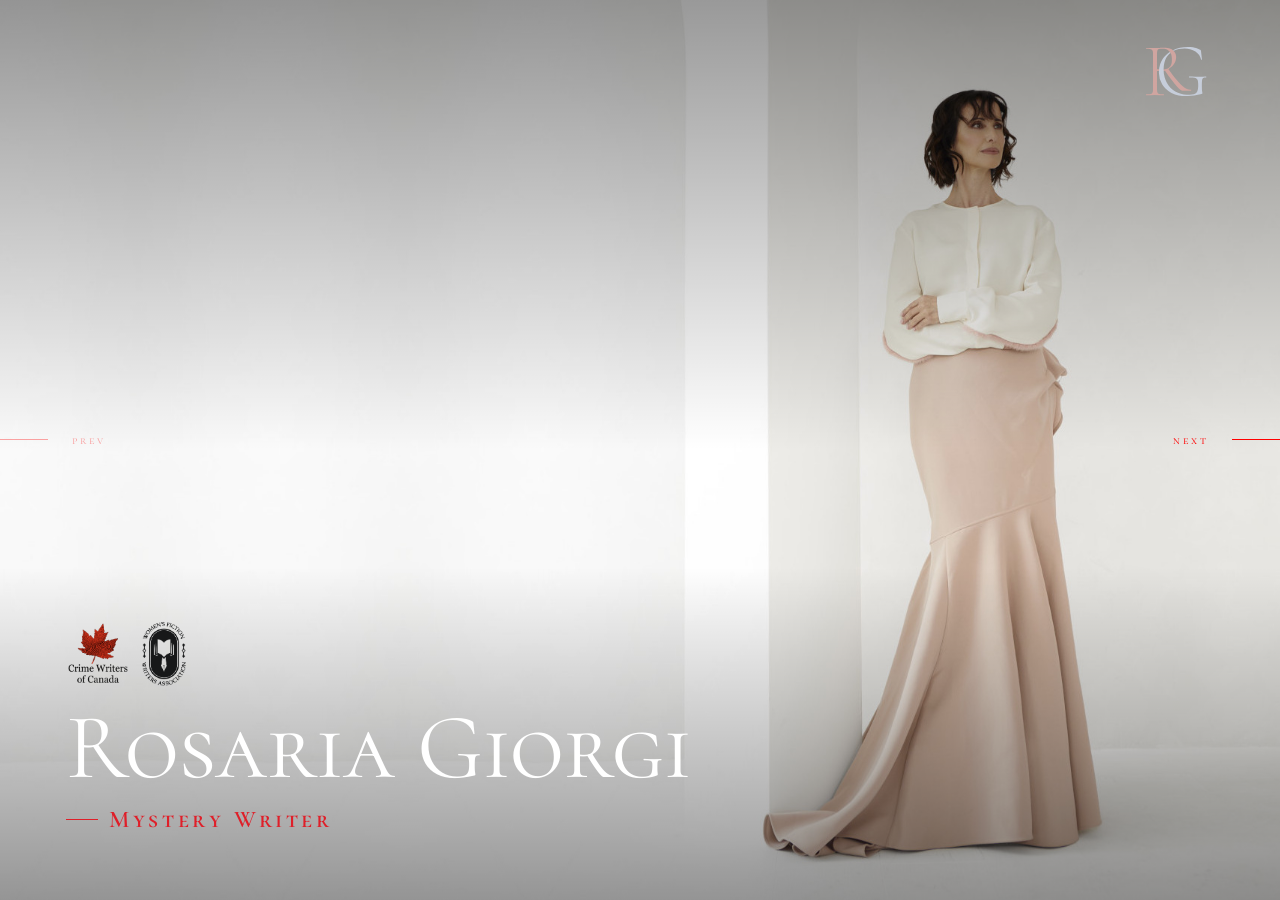
==== commit b487aa31: "va" ====
--- a/index.html
+++ b/index.html
@@ -129,7 +129,7 @@
                     </a>
                       <img
                         src="assets/images/wfwa-logo.webp"
-                        style="width: 48px"
+                        style="width: 56px; vertical-align: bottom;"
                       />
                   </div>
 
--- a/assets/css/style.css
+++ b/assets/css/style.css
@@ -1235,7 +1235,7 @@
     }
 
     .right-image {
-        width: 90%;
+        width: 95%;
         text-align: right;
     }
 
